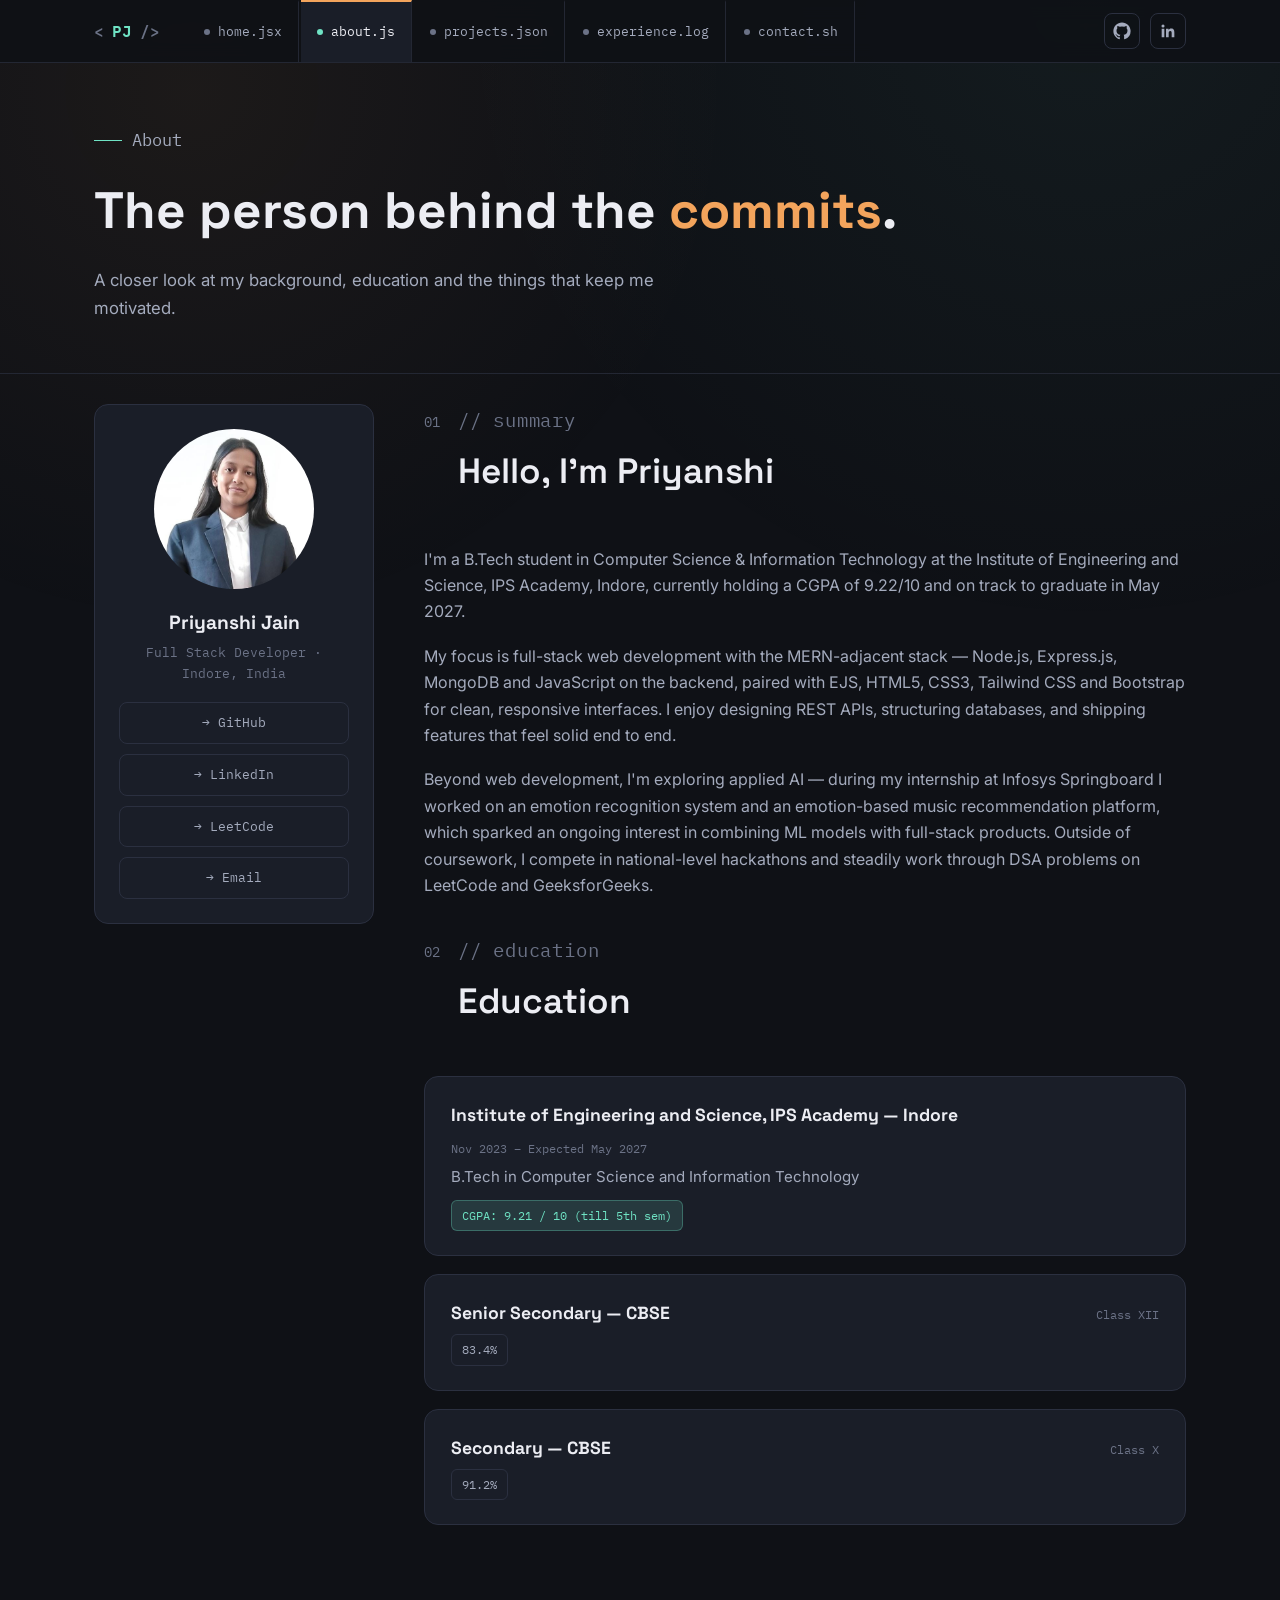
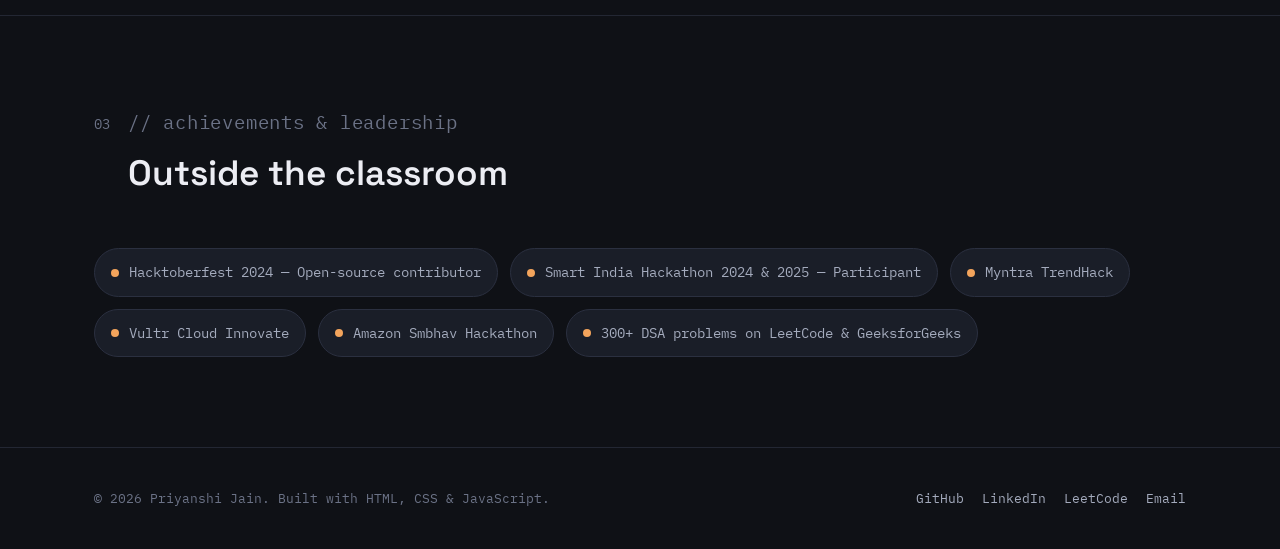
==== about.html @ f2a0b055 "first commit" ====
<!DOCTYPE html>
<html lang="en">
<head>
  <meta charset="UTF-8">
  <meta name="viewport" content="width=device-width, initial-scale=1.0">
  <title>About — Priyanshi Jain</title>
  <meta name="description" content="About Priyanshi Jain — B.Tech CSIT student, Full Stack Developer and AI enthusiast based in Indore, India.">
  <link rel="stylesheet" href="style.css">
</head>
<body>

  <!-- ============ NAV ============ -->
  <header class="topbar">
    <div class="topbar__inner">
      <a href="index.html" class="logo">
        <span class="logo-bracket">&lt;</span><span class="logo-name">PJ</span><span class="logo-bracket">/&gt;</span>
      </a>
      <nav class="tabs" aria-label="Site sections">
        <a href="index.html" class="tab"><span class="dot"></span>home.jsx</a>
        <a href="about.html" class="tab is-active"><span class="dot"></span>about.js</a>
        <a href="projects.html" class="tab"><span class="dot"></span>projects.json</a>
        <a href="experience.html" class="tab"><span class="dot"></span>experience.log</a>
        <a href="contact.html" class="tab"><span class="dot"></span>contact.sh</a>
      </nav>
      <div class="topbar__cta">
        <a href="https://github.com/Priyanshi231" class="icon-link" aria-label="GitHub profile" target="_blank" rel="noopener">
          <svg viewBox="0 0 24 24" fill="currentColor"><path d="M12 .5C5.65.5.5 5.65.5 12c0 5.08 3.29 9.39 7.86 10.91.57.1.78-.25.78-.55 0-.27-.01-1.17-.01-2.12-3.2.7-3.88-1.36-3.88-1.36-.52-1.33-1.28-1.69-1.28-1.69-1.04-.71.08-.69.08-.69 1.15.08 1.76 1.18 1.76 1.18 1.03 1.76 2.7 1.25 3.36.96.1-.74.4-1.25.73-1.54-2.55-.29-5.23-1.28-5.23-5.68 0-1.26.45-2.28 1.18-3.09-.12-.29-.51-1.46.11-3.04 0 0 .96-.31 3.15 1.18a10.9 10.9 0 0 1 5.74 0c2.19-1.49 3.15-1.18 3.15-1.18.62 1.58.23 2.75.11 3.04.74.81 1.18 1.83 1.18 3.09 0 4.41-2.69 5.38-5.25 5.67.41.36.78 1.07.78 2.16 0 1.56-.01 2.81-.01 3.19 0 .31.21.66.79.55A11.51 11.51 0 0 0 23.5 12c0-6.35-5.15-11.5-11.5-11.5Z"/></svg>
        </a>
        <a href="https://www.linkedin.com/in/priyanshi-jain-4a91b1271/" class="icon-link" aria-label="LinkedIn profile" target="_blank" rel="noopener">
          <svg viewBox="0 0 24 24" fill="currentColor"><path d="M20.45 20.45h-3.55v-5.57c0-1.33-.02-3.04-1.85-3.04-1.85 0-2.14 1.45-2.14 2.94v5.67H9.36V9h3.41v1.56h.05c.48-.9 1.64-1.85 3.38-1.85 3.6 0 4.27 2.37 4.27 5.46v6.28ZM5.34 7.43a2.06 2.06 0 1 1 0-4.12 2.06 2.06 0 0 1 0 4.12ZM7.12 20.45H3.56V9h3.56v11.45Z"/></svg>
        </a>
      </div>
    </div>
  </header>

  <!-- ============ PAGE HEADER ============ -->
  <section class="page-header" style="padding-bottom:50px;">
    <div class="container reveal">
      <p class="eyebrow">About</p>
      <h1>The person behind the <span class="accent" style="color:var(--amber);">commits</span>.</h1>
      <p>A closer look at my background, education and the things that keep me motivated.</p>
    </div>
  </section>

  <!-- ============ PROFILE + BIO ============ -->
  <section style="padding-top:30px;">
    <div class="container about-grid">

      <aside class="profile-card reveal">
        <img src="images/profile.jpg" alt="Priyanshi Jain" style="width:160px; height:160px; object-fit:cover; border-radius:50%; margin:0 auto 18px;"> 
        <h3>Priyanshi Jain</h3>
        <p>Full Stack Developer · Indore, India</p>

        <div class="social-list">
          <a href="https://github.com/Priyanshi231" target="_blank" rel="noopener">→ GitHub</a>
          <a href="https://www.linkedin.com/in/priyanshi-jain-4a91b1271/" target="_blank" rel="noopener">→ LinkedIn</a>
          <a href="https://leetcode.com/u/Priyanshi2304/" target="_blank" rel="noopener">→ LeetCode</a>
          <a href="mailto:priyanshijain1666@gmail.com">→ Email</a>
        </div>
      </aside>

      <div class="reveal">
        <div class="gutter">
          <span class="gutter__line">01</span>
          <h2 class="gutter__title"><span class="comment">// summary</span>Hello, I'm Priyanshi</h2>
        </div>
        <p style="color:var(--text-dim); margin-bottom:18px;">
          I'm a B.Tech student in Computer Science &amp; Information Technology at the Institute of
          Engineering and Science, IPS Academy, Indore, currently holding a CGPA of 9.22/10 and
          on track to graduate in May 2027.
        </p>
        <p style="color:var(--text-dim); margin-bottom:18px;">
          My focus is full-stack web development with the MERN-adjacent stack — Node.js,
          Express.js, MongoDB and JavaScript on the backend, paired with EJS, HTML5, CSS3,
          Tailwind CSS and Bootstrap for clean, responsive interfaces. I enjoy designing REST
          APIs, structuring databases, and shipping features that feel solid end to end.
        </p>
        <p style="color:var(--text-dim); margin-bottom:36px;">
          Beyond web development, I'm exploring applied AI — during my internship at Infosys
          Springboard I worked on an emotion recognition system and an emotion-based music
          recommendation platform, which sparked an ongoing interest in combining ML models
          with full-stack products. Outside of coursework, I compete in national-level
          hackathons and steadily work through DSA problems on LeetCode and GeeksforGeeks.
        </p>

        <!-- ============ EDUCATION ============ -->
        <div class="gutter">
          <span class="gutter__line">02</span>
          <h2 class="gutter__title"><span class="comment">// education</span>Education</h2>
        </div>

        <div class="edu-card">
          <div class="edu-card__top">
            <span class="edu-card__school">Institute of Engineering and Science, IPS Academy — Indore</span>
            <span class="edu-card__date">Nov 2023 – Expected May 2027</span>
          </div>
          <p class="edu-card__degree">B.Tech in Computer Science and Information Technology</p>
          <div class="edu-card__scores">
            <span class="tag tag--mint">CGPA: 9.21 / 10 (till 5th sem)</span>
          </div>
        </div>

        <div class="edu-card">
          <div class="edu-card__top">
            <span class="edu-card__school">Senior Secondary — CBSE</span>
            <span class="edu-card__date">Class XII</span>
          </div>
          <div class="edu-card__scores">
            <span class="tag">83.4%</span>
          </div>
        </div>

        <div class="edu-card" style="margin-bottom:0;">
          <div class="edu-card__top">
            <span class="edu-card__school">Secondary — CBSE</span>
            <span class="edu-card__date">Class X</span>
          </div>
          <div class="edu-card__scores">
            <span class="tag">91.2%</span>
          </div>
        </div>
      </div>
    </div>
  </section>

  <!-- ============ ACHIEVEMENTS ============ -->
  <section>
    <div class="container reveal">
      <div class="gutter">
        <span class="gutter__line">03</span>
        <h2 class="gutter__title"><span class="comment">// achievements &amp; leadership</span>Outside the classroom</h2>
      </div>

      <div class="badge-grid">
        <span class="badge"><span class="badge__icon"></span>Hacktoberfest 2024 — Open-source contributor</span>
        <span class="badge"><span class="badge__icon"></span>Smart India Hackathon 2024 &amp; 2025 — Participant</span>
        <span class="badge"><span class="badge__icon"></span>Myntra TrendHack</span>
        <span class="badge"><span class="badge__icon"></span>Vultr Cloud Innovate</span>
        <span class="badge"><span class="badge__icon"></span>Amazon Smbhav Hackathon</span>
        <span class="badge"><span class="badge__icon"></span>300+ DSA problems on LeetCode &amp; GeeksforGeeks</span>
      </div>
    </div>
  </section>

  <!-- ============ FOOTER ============ -->
  <footer class="footer">
    <div class="container footer__inner">
      <p class="footer__text">© 2026 Priyanshi Jain. Built with HTML, CSS &amp; JavaScript.</p>
      <div class="footer__links">
        <a href="https://github.com/Priyanshi231" target="_blank" rel="noopener">GitHub</a>
        <a href="https://www.linkedin.com/in/priyanshi-jain-4a91b1271/" target="_blank" rel="noopener">LinkedIn</a>
        <a href="https://leetcode.com/u/Priyanshi2304/" target="_blank" rel="noopener">LeetCode</a>
        <a href="mailto:priyanshijain1666@gmail.com">Email</a>
      </div>
    </div>
  </footer>

  <script src="script.js"></script>
</body>
</html>
---- style.css ----
/* =========================================================
   PRIYANSHI JAIN — PORTFOLIO
   Design language: "code editor" — nav reads like open file
   tabs, sections read like gutter line-numbers, experience
   reads like a git log. Two accents (amber + mint) on a
   warm-dark surface.
   ========================================================= */

@import url('https://fonts.googleapis.com/css2?family=Space+Grotesk:wght@500;600;700&family=IBM+Plex+Mono:wght@400;500;600&family=Inter:wght@400;500;600;700&display=swap');

:root{
  /* surfaces */
  --bg: #0f1116;
  --bg-soft: #14171f;
  --surface: #1a1e28;
  --surface-2: #20242f;
  --border: #2b3040;
  --border-soft: #232733;

  /* text */
  --text: #ecedf3;
  --text-dim: #a4abbd;
  --text-faint: #6b7286;

  /* accents */
  --amber: #f3a45c;
  --amber-soft: rgba(243, 164, 92, 0.14);
  --mint: #6fe3c4;
  --mint-soft: rgba(111, 227, 196, 0.14);
  --violet: #b6a6f7;

  /* traffic lights */
  --tl-red: #ff6159;
  --tl-yellow: #ffbd2e;
  --tl-green: #28c840;

  /* type */
  --font-display: 'Space Grotesk', sans-serif;
  --font-mono: 'IBM Plex Mono', monospace;
  --font-body: 'Inter', sans-serif;

  /* layout */
  --maxw: 1140px;
  --radius: 14px;
  --radius-sm: 8px;
}

*{ margin:0; padding:0; box-sizing:border-box; }

html{ scroll-behavior:smooth; }

body{
  background:var(--bg);
  color:var(--text);
  font-family:var(--font-body);
  line-height:1.65;
  font-size:16px;
  -webkit-font-smoothing:antialiased;
}

/* subtle grid texture on bg */
body::before{
  content:"";
  position:fixed;
  inset:0;
  background-image:
    radial-gradient(circle at 15% 10%, rgba(243,164,92,0.06), transparent 40%),
    radial-gradient(circle at 85% 0%, rgba(111,227,196,0.05), transparent 45%);
  pointer-events:none;
  z-index:0;
}

img{ max-width:100%; display:block; }

a{ color:inherit; text-decoration:none; }

::selection{ background:var(--amber-soft); color:var(--amber); }

:focus-visible{
  outline:2px solid var(--mint);
  outline-offset:3px;
  border-radius:4px;
}

.container{
  max-width:var(--maxw);
  margin:0 auto;
  padding:0 24px;
}

/* =========================================================
   NAV — "open editor tabs"
   ========================================================= */

.topbar{
  position:sticky;
  top:0;
  z-index:50;
  background:rgba(15,17,22,0.85);
  backdrop-filter:blur(10px);
  border-bottom:1px solid var(--border-soft);
}

.topbar__inner{
  max-width:var(--maxw);
  margin:0 auto;
  padding:0 24px;
  display:flex;
  align-items:center;
  gap:28px;
  height:62px;
}

.logo{
  font-family:var(--font-mono);
  font-weight:600;
  font-size:1rem;
  color:var(--text);
  white-space:nowrap;
  display:flex;
  align-items:center;
  gap:8px;
  flex-shrink:0;
}

.logo .logo-bracket{ color:var(--text-faint); }
.logo .logo-name{ color:var(--mint); }

.tabs{
  display:flex;
  align-items:stretch;
  gap:2px;
  overflow-x:auto;
  scrollbar-width:none;
  flex:1;
  height:100%;
}
.tabs::-webkit-scrollbar{ display:none; }

.tab{
  font-family:var(--font-mono);
  font-size:0.82rem;
  color:var(--text-dim);
  padding:0 16px;
  display:flex;
  align-items:center;
  gap:8px;
  white-space:nowrap;
  border-top:2px solid transparent;
  border-right:1px solid var(--border-soft);
  transition:color .15s ease, background .15s ease;
}

.tab:hover{
  color:var(--text);
  background:var(--surface);
}

.tab .dot{
  width:6px; height:6px;
  border-radius:50%;
  background:var(--text-faint);
  flex-shrink:0;
}

.tab.is-active{
  color:var(--text);
  background:var(--surface);
  border-top-color:var(--amber);
}

.tab.is-active .dot{ background:var(--mint); }

.topbar__cta{
  flex-shrink:0;
  display:flex;
  align-items:center;
  gap:10px;
}

.icon-link{
  width:36px; height:36px;
  display:grid;
  place-items:center;
  border:1px solid var(--border);
  border-radius:var(--radius-sm);
  color:var(--text-dim);
  transition:border-color .15s ease, color .15s ease, transform .15s ease;
}
.icon-link:hover{
  border-color:var(--mint);
  color:var(--mint);
  transform:translateY(-2px);
}
.icon-link svg{ width:18px; height:18px; }

/* =========================================================
   BUTTONS
   ========================================================= */

.btn{
  display:inline-flex;
  align-items:center;
  gap:8px;
  font-family:var(--font-mono);
  font-size:0.88rem;
  font-weight:500;
  padding:13px 22px;
  border-radius:var(--radius-sm);
  border:1px solid transparent;
  cursor:pointer;
  transition:transform .15s ease, box-shadow .15s ease, background .15s ease, border-color .15s ease, color .15s ease;
}

.btn--primary{
  background:var(--amber);
  color:#221708;
}
.btn--primary:hover{
  transform:translateY(-2px);
  box-shadow:0 10px 24px -10px rgba(243,164,92,0.55);
}

.btn--ghost{
  border-color:var(--border);
  color:var(--text);
  background:transparent;
}
.btn--ghost:hover{
  border-color:var(--mint);
  color:var(--mint);
  transform:translateY(-2px);
}

.btn--block{ width:100%; justify-content:center; }

/* =========================================================
   GUTTER HEADINGS — section labels styled as code lines
   ========================================================= */

.gutter{
  display:flex;
  align-items:baseline;
  gap:18px;
  margin-bottom:46px;
}

.gutter__line{
  font-family:var(--font-mono);
  font-size:0.85rem;
  color:var(--text-faint);
  flex-shrink:0;
  padding-top:6px;
}

.gutter__title{
  font-family:var(--font-display);
  font-weight:600;
  font-size:clamp(1.5rem, 3vw, 2.2rem);
  color:var(--text);
}

.gutter__title .comment{
  color:var(--text-faint);
  font-family:var(--font-mono);
  font-size:0.55em;
  font-weight:400;
  display:block;
  margin-bottom:6px;
  letter-spacing:.04em;
}

.gutter__title .accent{ color:var(--amber); }

section{
  padding:90px 0;
  position:relative;
  z-index:1;
}

section + section{
  border-top:1px solid var(--border-soft);
}

/* =========================================================
   HERO
   ========================================================= */

.hero{
  padding:80px 0 70px;
}

.hero__grid{
  display:grid;
  grid-template-columns:1.05fr 1fr;
  gap:60px;
  align-items:center;
}

.eyebrow{
  font-family:var(--font-mono);
  font-size:0.85rem;
  color:var(--mint);
  display:flex;
  align-items:center;
  gap:10px;
  margin-bottom:18px;
}

.eyebrow::before{
  content:"";
  width:28px; height:1px;
  background:var(--mint);
}

.hero h1{
  font-family:var(--font-display);
  font-size:clamp(2.4rem, 5.2vw, 4rem);
  line-height:1.08;
  font-weight:700;
  margin-bottom:20px;
}

.hero h1 .accent{
  color:var(--amber);
}

.hero p.lead{
  font-size:1.08rem;
  color:var(--text-dim);
  max-width:480px;
  margin-bottom:32px;
}

.hero__actions{
  display:flex;
  gap:14px;
  flex-wrap:wrap;
  margin-bottom:38px;
}

.hero__meta{
  display:flex;
  gap:28px;
  flex-wrap:wrap;
  font-family:var(--font-mono);
  font-size:0.82rem;
  color:var(--text-faint);
}
.hero__meta strong{ color:var(--text); font-family:var(--font-body); }

/* code window */
.code-window{
  background:var(--surface);
  border:1px solid var(--border);
  border-radius:var(--radius);
  overflow:hidden;
  box-shadow:0 30px 60px -30px rgba(0,0,0,0.6);
}

.code-window__bar{
  display:flex;
  align-items:center;
  gap:8px;
  padding:13px 16px;
  background:var(--surface-2);
  border-bottom:1px solid var(--border);
}

.tl{ width:11px; height:11px; border-radius:50%; }
.tl--red{ background:var(--tl-red); }
.tl--yellow{ background:var(--tl-yellow); }
.tl--green{ background:var(--tl-green); }

.code-window__filename{
  font-family:var(--font-mono);
  font-size:0.78rem;
  color:var(--text-faint);
  margin-left:8px;
}

.code-window__body{
  padding:24px 22px;
  font-family:var(--font-mono);
  font-size:0.88rem;
  line-height:1.85;
  min-height:280px;
}

.code-window__body .ln{
  display:inline-block;
  width:26px;
  color:var(--text-faint);
  user-select:none;
}

.tok-key{ color:var(--mint); }
.tok-str{ color:var(--amber); }
.tok-punc{ color:var(--text-faint); }
.tok-kw{ color:var(--violet); }
.tok-bool{ color:#7aa2f7; }
.tok-fn{ color:#82d8ff; }

.cursor{
  display:inline-block;
  width:8px; height:1.1em;
  background:var(--mint);
  vertical-align:text-bottom;
  animation:blink 1s step-end infinite;
}

@keyframes blink{
  0%, 50%{ opacity:1; }
  50.01%, 100%{ opacity:0; }
}

/* =========================================================
   STATS BAR — terminal output
   ========================================================= */

.terminal{
  background:var(--surface);
  border:1px solid var(--border);
  border-radius:var(--radius);
  overflow:hidden;
}

.terminal__bar{
  display:flex;
  align-items:center;
  gap:8px;
  padding:13px 16px;
  background:var(--surface-2);
  border-bottom:1px solid var(--border);
  font-family:var(--font-mono);
  font-size:0.78rem;
  color:var(--text-faint);
}

.terminal__body{
  padding:26px 24px;
  font-family:var(--font-mono);
  font-size:0.9rem;
}

.terminal__prompt{ color:var(--mint); }
.terminal__cmd{ color:var(--text); }

.stat-grid{
  display:grid;
  grid-template-columns:repeat(4,1fr);
  gap:22px;
  margin-top:24px;
}

.stat{
  border:1px solid var(--border);
  border-radius:var(--radius-sm);
  padding:18px 16px;
  background:var(--bg-soft);
}

.stat__num{
  font-family:var(--font-display);
  font-size:1.9rem;
  font-weight:700;
  color:var(--amber);
}

.stat__label{
  font-family:var(--font-mono);
  font-size:0.76rem;
  color:var(--text-faint);
  margin-top:4px;
  letter-spacing:.02em;
}

/* =========================================================
   CARDS — projects / files
   ========================================================= */

.grid-2{
  display:grid;
  grid-template-columns:repeat(2,1fr);
  gap:26px;
}

.card{
  background:var(--surface);
  border:1px solid var(--border);
  border-radius:var(--radius);
  overflow:hidden;
  transition:transform .2s ease, border-color .2s ease, box-shadow .2s ease;
  display:flex;
  flex-direction:column;
}

.card:hover{
  transform:translateY(-4px);
  border-color:var(--border-strong, #3a4150);
  box-shadow:0 24px 50px -28px rgba(0,0,0,0.65);
}

.card__bar{
  display:flex;
  align-items:center;
  gap:8px;
  padding:12px 16px;
  background:var(--surface-2);
  border-bottom:1px solid var(--border);
}

.card__filename{
  font-family:var(--font-mono);
  font-size:0.78rem;
  color:var(--text-dim);
  margin-left:6px;
}

.card__media{
  aspect-ratio:16/9;
  width:100%;
}

.card__body{
  padding:22px;
  display:flex;
  flex-direction:column;
  gap:14px;
  flex:1;
}

.card__title{
  font-family:var(--font-display);
  font-size:1.25rem;
  font-weight:700;
}

.card__desc{
  color:var(--text-dim);
  font-size:0.94rem;
}

.card__desc ul{
  list-style:none;
  display:flex;
  flex-direction:column;
  gap:6px;
}
.card__desc li{
  padding-left:18px;
  position:relative;
}
.card__desc li::before{
  content:"›";
  position:absolute;
  left:0;
  color:var(--mint);
  font-family:var(--font-mono);
}

.tag-row{
  display:flex;
  flex-wrap:wrap;
  gap:8px;
}

.tag{
  font-family:var(--font-mono);
  font-size:0.74rem;
  padding:5px 10px;
  border-radius:6px;
  border:1px solid var(--border);
  color:var(--text-dim);
}

.tag--mint{ color:var(--mint); border-color:rgba(111,227,196,0.3); background:var(--mint-soft); }
.tag--amber{ color:var(--amber); border-color:rgba(243,164,92,0.3); background:var(--amber-soft); }
.tag--violet{ color:var(--violet); border-color:rgba(182,166,247,0.3); background:rgba(182,166,247,0.1); }

.card__links{
  display:flex;
  gap:12px;
  margin-top:auto;
  padding-top:6px;
}

.card__links a{
  font-family:var(--font-mono);
  font-size:0.82rem;
  color:var(--text);
  display:inline-flex;
  align-items:center;
  gap:6px;
  border-bottom:1px solid var(--border);
  padding-bottom:2px;
  transition:color .15s ease, border-color .15s ease;
}
.card__links a:hover{
  color:var(--mint);
  border-color:var(--mint);
}

/* =========================================================
   IMAGE PLACEHOLDERS
   ========================================================= */

.img-placeholder{
  width:100%;
  height:100%;
  display:flex;
  flex-direction:column;
  align-items:center;
  justify-content:center;
  gap:6px;
  background:
    repeating-linear-gradient(135deg, rgba(255,255,255,0.025) 0 10px, transparent 10px 20px),
    var(--bg-soft);
  border:1px dashed var(--border);
  color:var(--text-faint);
  font-family:var(--font-mono);
  font-size:0.74rem;
  text-align:center;
  padding:18px;
}

.img-placeholder svg{
  width:28px; height:28px;
  opacity:.5;
}

.img-placeholder--circle{
  border-radius:50%;
  aspect-ratio:1/1;
}

/* =========================================================
   TIMELINE — git log style (experience)
   ========================================================= */

.gitlog{
  display:flex;
  flex-direction:column;
}

.commit{
  display:grid;
  grid-template-columns:28px 1fr;
  gap:0;
}

.commit__rail{
  position:relative;
  display:flex;
  justify-content:center;
}

.commit__rail::before{
  content:"";
  position:absolute;
  top:0; bottom:0;
  width:1px;
  background:var(--border);
}

.commit:last-child .commit__rail::before{ bottom:50%; }
.commit:first-child .commit__rail::before{ top:24px; }

.commit__dot{
  position:relative;
  z-index:1;
  width:14px; height:14px;
  border-radius:50%;
  background:var(--bg);
  border:2px solid var(--mint);
  margin-top:22px;
}

.commit__content{
  padding:26px 0 26px 26px;
}

.commit__hash{
  font-family:var(--font-mono);
  font-size:0.78rem;
  color:var(--amber);
}

.commit__head{
  display:flex;
  align-items:baseline;
  gap:12px;
  flex-wrap:wrap;
  margin-bottom:6px;
}

.commit__title{
  font-family:var(--font-display);
  font-weight:700;
  font-size:1.25rem;
}

.commit__meta{
  font-family:var(--font-mono);
  font-size:0.78rem;
  color:var(--text-faint);
}

.commit__company{
  color:var(--mint);
  font-family:var(--font-mono);
  font-size:0.85rem;
  margin-bottom:10px;
  display:block;
}

.commit__body{
  color:var(--text-dim);
  list-style:none;
  display:flex;
  flex-direction:column;
  gap:8px;
}
.commit__body li{
  padding-left:20px;
  position:relative;
}
.commit__body li::before{
  content:"+";
  position:absolute;
  left:0;
  color:var(--mint);
  font-family:var(--font-mono);
  font-weight:700;
}

/* =========================================================
   BADGES — achievements
   ========================================================= */

.badge-grid{
  display:flex;
  flex-wrap:wrap;
  gap:12px;
}

.badge{
  display:inline-flex;
  align-items:center;
  gap:10px;
  padding:12px 16px;
  border:1px solid var(--border);
  border-radius:999px;
  font-family:var(--font-mono);
  font-size:0.85rem;
  color:var(--text-dim);
  background:var(--surface);
}

.badge__icon{
  width:8px; height:8px;
  border-radius:50%;
  background:var(--amber);
  flex-shrink:0;
}

/* =========================================================
   SKILLS GRID
   ========================================================= */

.skills-grid{
  display:grid;
  grid-template-columns:repeat(3, 1fr);
  gap:18px;
}

.skill-group{
  border:1px solid var(--border);
  border-radius:var(--radius-sm);
  padding:20px;
  background:var(--surface);
}

.skill-group__title{
  font-family:var(--font-mono);
  font-size:0.78rem;
  color:var(--text-faint);
  text-transform:uppercase;
  letter-spacing:.08em;
  margin-bottom:14px;
}

.skill-group ul{
  list-style:none;
  display:flex;
  flex-direction:column;
  gap:8px;
  font-size:0.92rem;
  color:var(--text);
}

/* =========================================================
   ABOUT PAGE — profile / education
   ========================================================= */

.about-grid{
  display:grid;
  grid-template-columns:280px 1fr;
  gap:50px;
  align-items:start;
}

.profile-card{
  border:1px solid var(--border);
  border-radius:var(--radius);
  background:var(--surface);
  padding:24px;
  text-align:center;
}

.profile-card .img-placeholder--circle{
  width:160px;
  margin:0 auto 18px;
}

.profile-card h3{
  font-family:var(--font-display);
  font-size:1.2rem;
  margin-bottom:4px;
}

.profile-card p{
  font-family:var(--font-mono);
  font-size:0.8rem;
  color:var(--text-faint);
}

.profile-card .social-list{
  margin-top:18px;
  display:flex;
  flex-direction:column;
  gap:10px;
}

.profile-card .social-list a{
  font-family:var(--font-mono);
  font-size:0.82rem;
  color:var(--text-dim);
  display:flex;
  align-items:center;
  gap:8px;
  justify-content:center;
  padding:9px;
  border:1px solid var(--border);
  border-radius:var(--radius-sm);
  transition:border-color .15s ease, color .15s ease;
}
.profile-card .social-list a:hover{
  border-color:var(--mint);
  color:var(--mint);
}

.edu-card{
  border:1px solid var(--border);
  border-radius:var(--radius);
  background:var(--surface);
  padding:24px 26px;
  margin-bottom:18px;
}

.edu-card__top{
  display:flex;
  justify-content:space-between;
  align-items:baseline;
  flex-wrap:wrap;
  gap:8px;
  margin-bottom:6px;
}

.edu-card__school{
  font-family:var(--font-display);
  font-weight:700;
  font-size:1.1rem;
}

.edu-card__date{
  font-family:var(--font-mono);
  font-size:0.78rem;
  color:var(--text-faint);
}

.edu-card__degree{
  color:var(--text-dim);
  font-size:0.94rem;
  margin-bottom:10px;
}

.edu-card__scores{
  display:flex;
  gap:10px;
  flex-wrap:wrap;
}

/* =========================================================
   CONTACT PAGE
   ========================================================= */

.contact-grid{
  display:grid;
  grid-template-columns:1fr 1fr;
  gap:40px;
  align-items:start;
}

.field{
  margin-bottom:18px;
}

.field label{
  display:block;
  font-family:var(--font-mono);
  font-size:0.8rem;
  color:var(--text-faint);
  margin-bottom:8px;
}

.field input,
.field textarea{
  width:100%;
  background:var(--bg-soft);
  border:1px solid var(--border);
  border-radius:var(--radius-sm);
  padding:13px 14px;
  color:var(--text);
  font-family:var(--font-body);
  font-size:0.95rem;
  transition:border-color .15s ease;
}

.field input:focus,
.field textarea:focus{
  border-color:var(--mint);
  outline:none;
}

.field textarea{ resize:vertical; min-height:130px; }

.contact-line{
  display:flex;
  align-items:baseline;
  gap:12px;
  padding:14px 0;
  border-bottom:1px solid var(--border-soft);
  font-family:var(--font-mono);
  font-size:0.92rem;
}

.contact-line:first-child{ padding-top:0; }

.contact-line .k{ color:var(--text-faint); width:90px; flex-shrink:0; }
.contact-line .v{ color:var(--text); word-break:break-all; }
.contact-line .v a:hover{ color:var(--mint); }

/* =========================================================
   FOOTER
   ========================================================= */

.footer{
  border-top:1px solid var(--border-soft);
  padding:40px 0;
}

.footer__inner{
  display:flex;
  justify-content:space-between;
  align-items:center;
  flex-wrap:wrap;
  gap:16px;
}

.footer__text{
  font-family:var(--font-mono);
  font-size:0.8rem;
  color:var(--text-faint);
}

.footer__links{
  display:flex;
  gap:18px;
}

.footer__links a{
  font-family:var(--font-mono);
  font-size:0.8rem;
  color:var(--text-dim);
  transition:color .15s ease;
}
.footer__links a:hover{ color:var(--mint); }

/* =========================================================
   REVEAL ANIMATION
   ========================================================= */

.reveal{
  opacity:0;
  transform:translateY(18px);
  transition:opacity .6s ease, transform .6s ease;
}
.reveal.is-visible{
  opacity:1;
  transform:translateY(0);
}

@media (prefers-reduced-motion: reduce){
  .reveal{ opacity:1; transform:none; transition:none; }
  .cursor{ animation:none; }
  html{ scroll-behavior:auto; }
}

/* =========================================================
   PAGE HEADER (non-home pages)
   ========================================================= */

.page-header{
  padding:64px 0 0;
}

.page-header .eyebrow{ margin-bottom:14px; }

.page-header h1{
  font-family:var(--font-display);
  font-weight:700;
  font-size:clamp(2.2rem, 4.5vw, 3.2rem);
  margin-bottom:14px;
}

.page-header p{
  color:var(--text-dim);
  max-width:560px;
  font-size:1.05rem;
}

/* =========================================================
   RESPONSIVE
   ========================================================= */

@media (max-width: 980px){
  .hero__grid{ grid-template-columns:1fr; gap:44px; }
  .grid-2{ grid-template-columns:1fr; }
  .stat-grid{ grid-template-columns:repeat(2,1fr); }
  .skills-grid{ grid-template-columns:repeat(2,1fr); }
  .about-grid{ grid-template-columns:1fr; }
  .profile-card{ max-width:320px; margin:0 auto; }
  .contact-grid{ grid-template-columns:1fr; }
}

@media (max-width: 600px){
  .topbar__inner{ gap:14px; }
  .stat-grid{ grid-template-columns:repeat(2,1fr); gap:12px; }
  .skills-grid{ grid-template-columns:1fr 1fr; }
  section{ padding:60px 0; }
  .gutter__title{ font-size:1.5rem; }
  .code-window__body{ font-size:0.78rem; }
}
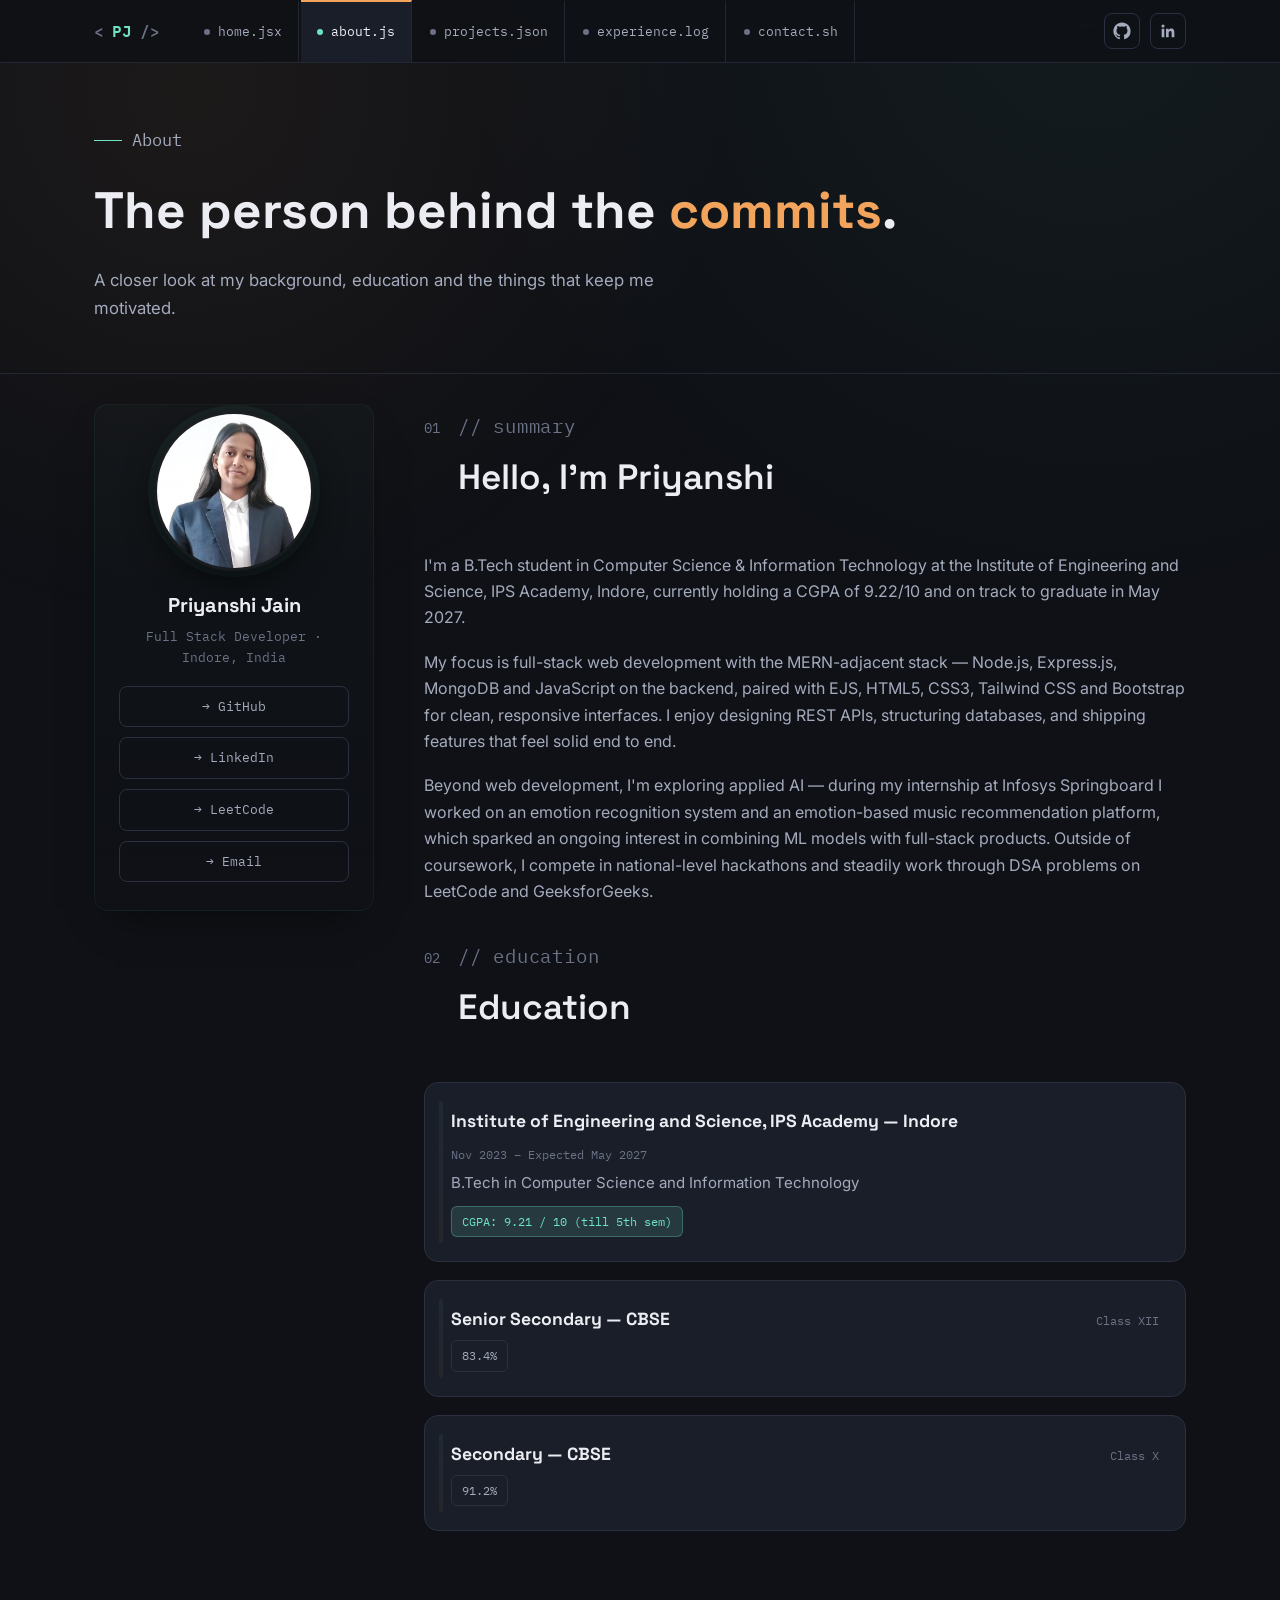
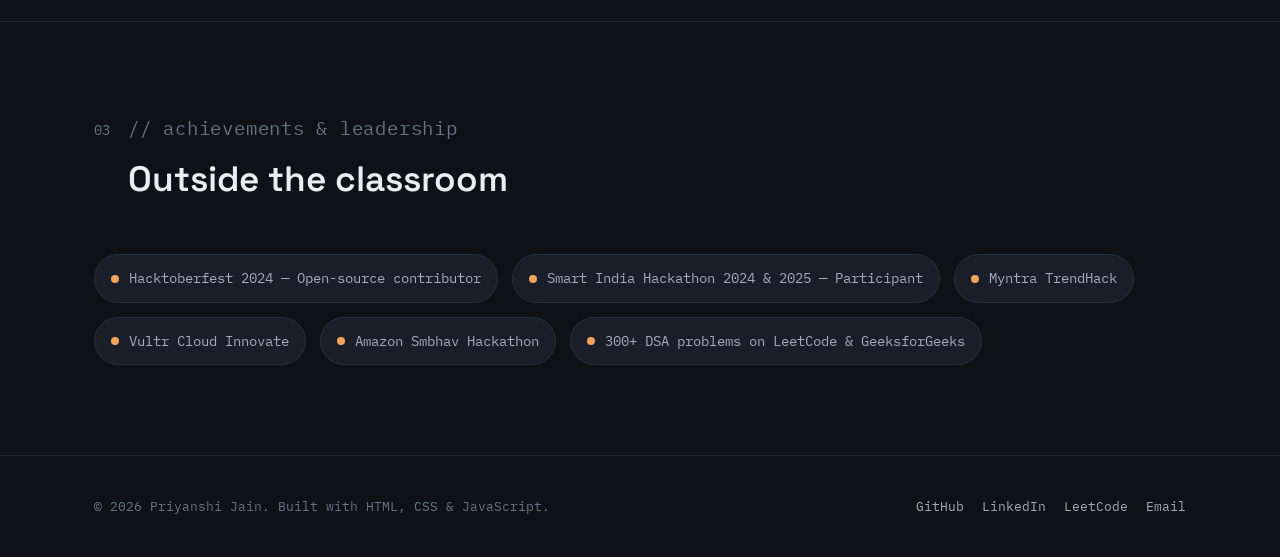
==== commit 49fa59b7: "updated" ====
--- a/about.html
+++ b/about.html
@@ -47,7 +47,7 @@
     <div class="container about-grid">
 
       <aside class="profile-card reveal">
-        <img src="images/profile.jpg" alt="Priyanshi Jain" style="width:160px; height:160px; object-fit:cover; border-radius:50%; margin:0 auto 18px;"> 
+        <img src="images/profile.jpg" alt="Priyanshi Jain" class="profile-avatar" loading="lazy"> 
         <h3>Priyanshi Jain</h3>
         <p>Full Stack Developer · Indore, India</p>
 
--- a/style.css
+++ b/style.css
@@ -520,6 +520,17 @@
 .card__media{
   aspect-ratio:16/9;
   width:100%;
+  overflow:hidden;
+  position:relative;
+}
+
+.card__media img{
+  width:100%;
+  height:100%;
+  object-fit:cover;
+  object-position:center;
+  display:block;
+  aspect-ratio: auto !important;
 }
 
 .card__body{
@@ -777,9 +788,37 @@
 .skill-group{
   border:1px solid var(--border);
   border-radius:var(--radius-sm);
-  padding:20px;
+  padding:22px 20px;
   background:var(--surface);
-}
+  transition:transform .2s ease, border-color .2s ease, box-shadow .2s ease;
+}
+
+.skill-group:hover{
+  transform:translateY(-3px);
+  border-color:var(--mint);
+  box-shadow:0 18px 40px -26px rgba(111,227,196,0.35);
+}
+
+.skill-group__head{
+  display:flex;
+  align-items:center;
+  gap:12px;
+  margin-bottom:16px;
+}
+
+.skill-group__icon{
+  width:34px; height:34px;
+  flex-shrink:0;
+  display:grid;
+  place-items:center;
+  border-radius:8px;
+  background:var(--mint-soft);
+  color:var(--mint);
+}
+.skill-group__icon svg{ width:18px; height:18px; }
+
+.skill-group--amber .skill-group__icon{ background:var(--amber-soft); color:var(--amber); }
+.skill-group--violet .skill-group__icon{ background:rgba(182,166,247,0.12); color:var(--violet); }
 
 .skill-group__title{
   font-family:var(--font-mono);
@@ -787,16 +826,13 @@
   color:var(--text-faint);
   text-transform:uppercase;
   letter-spacing:.08em;
-  margin-bottom:14px;
-}
-
-.skill-group ul{
-  list-style:none;
-  display:flex;
-  flex-direction:column;
+  margin-bottom:0;
+}
+
+.skill-pills{
+  display:flex;
+  flex-wrap:wrap;
   gap:8px;
-  font-size:0.92rem;
-  color:var(--text);
 }
 
 /* =========================================================
@@ -900,6 +936,49 @@
   gap:10px;
   flex-wrap:wrap;
 }
+
+/* Enhanced about/profile visuals */
+.profile-card{
+  padding:28px 24px;
+  background:linear-gradient(180deg, rgba(111,227,196,0.02), rgba(0,0,0,0));
+  border-color:rgba(111,227,196,0.06);
+  box-shadow:0 18px 40px -20px rgba(0,0,0,0.6);
+}
+
+.profile-avatar{
+  width:160px;
+  height:160px;
+  object-fit:cover;
+  border-radius:50%;
+  display:block;
+  margin:0 auto 18px;
+  box-shadow:0 12px 30px rgba(0,0,0,0.55), 0 0 0 6px rgba(111,227,196,0.06);
+  border:3px solid rgba(255,255,255,0.03);
+}
+
+.profile-card h3{ color:var(--text); font-size:1.25rem; margin-top:6px; }
+.profile-card p{ color:var(--text-faint); margin-bottom:12px; }
+
+.about-grid > .reveal{ padding-top:6px; }
+
+.edu-card{ position:relative; overflow:visible; }
+.edu-card::before{
+  content:"";
+  position:absolute;
+  left:14px;
+  top:18px;
+  bottom:18px;
+  width:4px;
+  background:linear-gradient(180deg, var(--mint), var(--amber));
+  opacity:0.06;
+  border-radius:4px;
+  -webkit-border-radius:4px;
+  -moz-border-radius:4px;
+  -ms-border-radius:4px;
+  -o-border-radius:4px;
+}
+
+.badge-grid{ gap:14px; margin-top:14px; }
 
 /* =========================================================
    CONTACT PAGE
